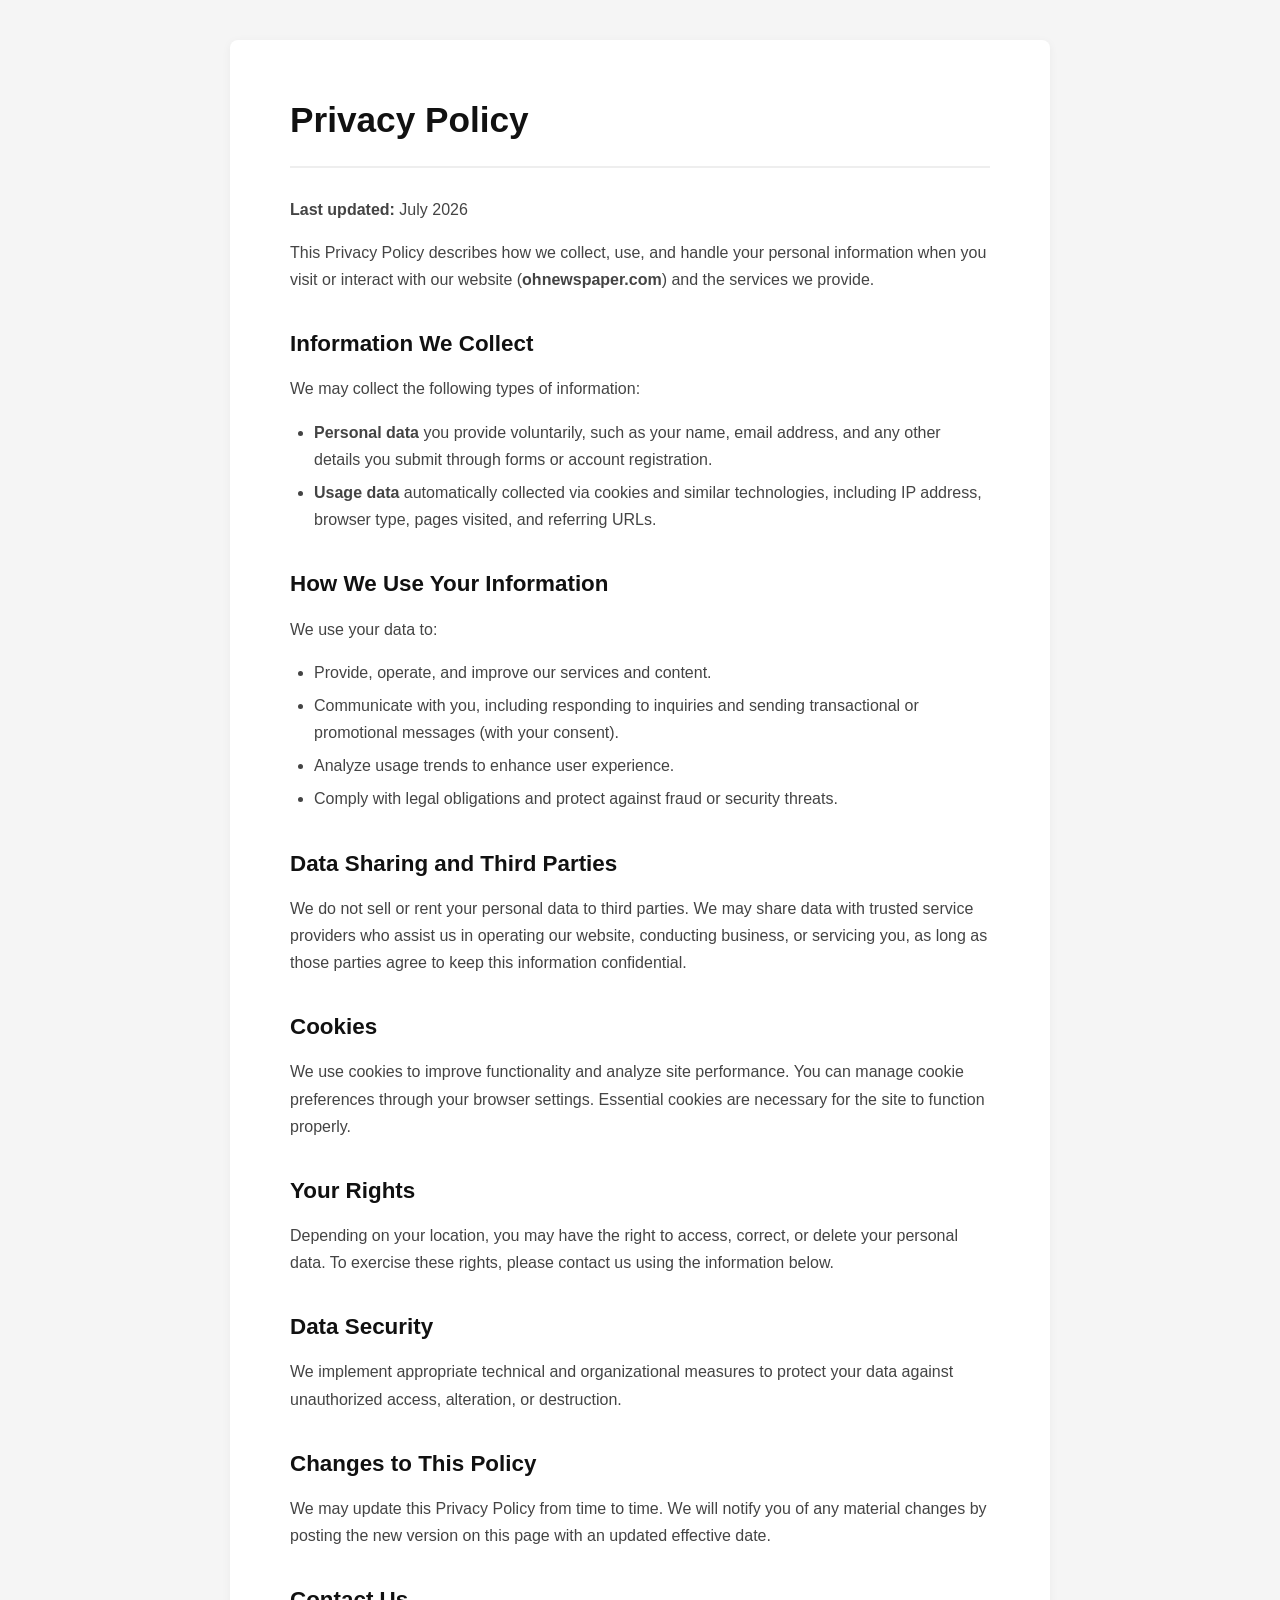
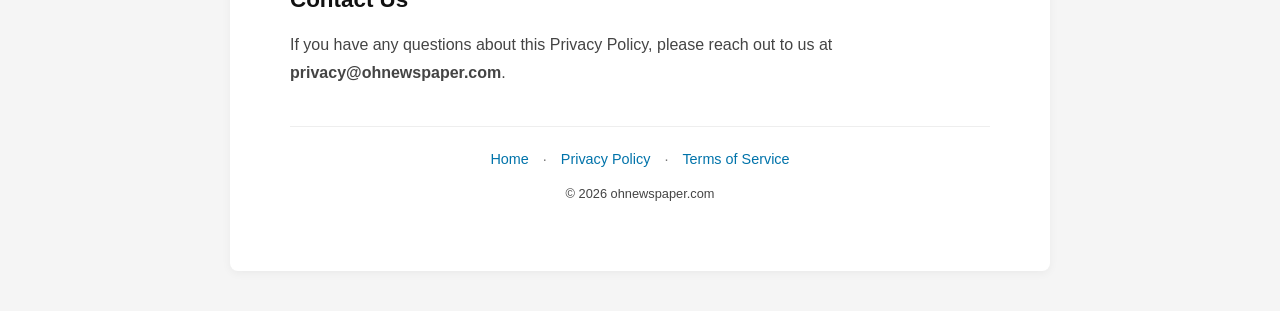
==== privacy.html @ ad8b6a37 "Create privacy.html" ====
<!DOCTYPE html>
<html lang="en">
<head>
    <meta charset="UTF-8" />
    <meta name="viewport" content="width=device-width, initial-scale=1.0" />
    <title>Privacy Policy · ohnewspaper.com</title>
    <style>
        /* Minimal, clean WordPress-like style */
        * {
            margin: 0;
            padding: 0;
            box-sizing: border-box;
        }
        body {
            font-family: -apple-system, BlinkMacSystemFont, "Segoe UI", Roboto, sans-serif;
            background: #f5f5f5;
            color: #333;
            line-height: 1.7;
            padding: 40px 20px;
        }
        .container {
            max-width: 820px;
            margin: 0 auto;
            background: #fff;
            padding: 50px 60px;
            border-radius: 8px;
            box-shadow: 0 2px 10px rgba(0,0,0,0.05);
        }
        h1 {
            font-size: 2.2rem;
            font-weight: 700;
            border-bottom: 2px solid #eee;
            padding-bottom: 16px;
            margin-bottom: 28px;
            color: #111;
        }
        h2 {
            font-size: 1.4rem;
            font-weight: 600;
            margin: 32px 0 12px 0;
            color: #111;
        }
        p, li {
            color: #444;
            margin-bottom: 16px;
        }
        ul {
            padding-left: 24px;
            margin-bottom: 20px;
        }
        ul li {
            margin-bottom: 6px;
        }
        .footer-note {
            margin-top: 40px;
            padding-top: 20px;
            border-top: 1px solid #eee;
            font-size: 0.9rem;
            color: #777;
            text-align: center;
        }
        .footer-note a {
            color: #0073aa;
            text-decoration: none;
            margin: 0 10px;
        }
        .footer-note a:hover {
            text-decoration: underline;
        }
        @media (max-width: 600px) {
            .container { padding: 30px 20px; }
            h1 { font-size: 1.8rem; }
        }
    </style>
</head>
<body>
    <div class="container">
        <h1>Privacy Policy</h1>
        <p><strong>Last updated:</strong> July 2026</p>
        <p>This Privacy Policy describes how we collect, use, and handle your personal information when you visit or interact with our website (<strong>ohnewspaper.com</strong>) and the services we provide.</p>

        <h2>Information We Collect</h2>
        <p>We may collect the following types of information:</p>
        <ul>
            <li><strong>Personal data</strong> you provide voluntarily, such as your name, email address, and any other details you submit through forms or account registration.</li>
            <li><strong>Usage data</strong> automatically collected via cookies and similar technologies, including IP address, browser type, pages visited, and referring URLs.</li>
        </ul>

        <h2>How We Use Your Information</h2>
        <p>We use your data to:</p>
        <ul>
            <li>Provide, operate, and improve our services and content.</li>
            <li>Communicate with you, including responding to inquiries and sending transactional or promotional messages (with your consent).</li>
            <li>Analyze usage trends to enhance user experience.</li>
            <li>Comply with legal obligations and protect against fraud or security threats.</li>
        </ul>

        <h2>Data Sharing and Third Parties</h2>
        <p>We do not sell or rent your personal data to third parties. We may share data with trusted service providers who assist us in operating our website, conducting business, or servicing you, as long as those parties agree to keep this information confidential.</p>

        <h2>Cookies</h2>
        <p>We use cookies to improve functionality and analyze site performance. You can manage cookie preferences through your browser settings. Essential cookies are necessary for the site to function properly.</p>

        <h2>Your Rights</h2>
        <p>Depending on your location, you may have the right to access, correct, or delete your personal data. To exercise these rights, please contact us using the information below.</p>

        <h2>Data Security</h2>
        <p>We implement appropriate technical and organizational measures to protect your data against unauthorized access, alteration, or destruction.</p>

        <h2>Changes to This Policy</h2>
        <p>We may update this Privacy Policy from time to time. We will notify you of any material changes by posting the new version on this page with an updated effective date.</p>

        <h2>Contact Us</h2>
        <p>If you have any questions about this Privacy Policy, please reach out to us at <strong>privacy@ohnewspaper.com</strong>.</p>

        <div class="footer-note">
            <a href="/">Home</a> · <a href="privacy">Privacy Policy</a> · <a href="terms">Terms of Service</a>
            <p style="margin-top:12px; font-size:0.8rem;">&copy; 2026 ohnewspaper.com</p>
        </div>
    </div>
</body>
</html>
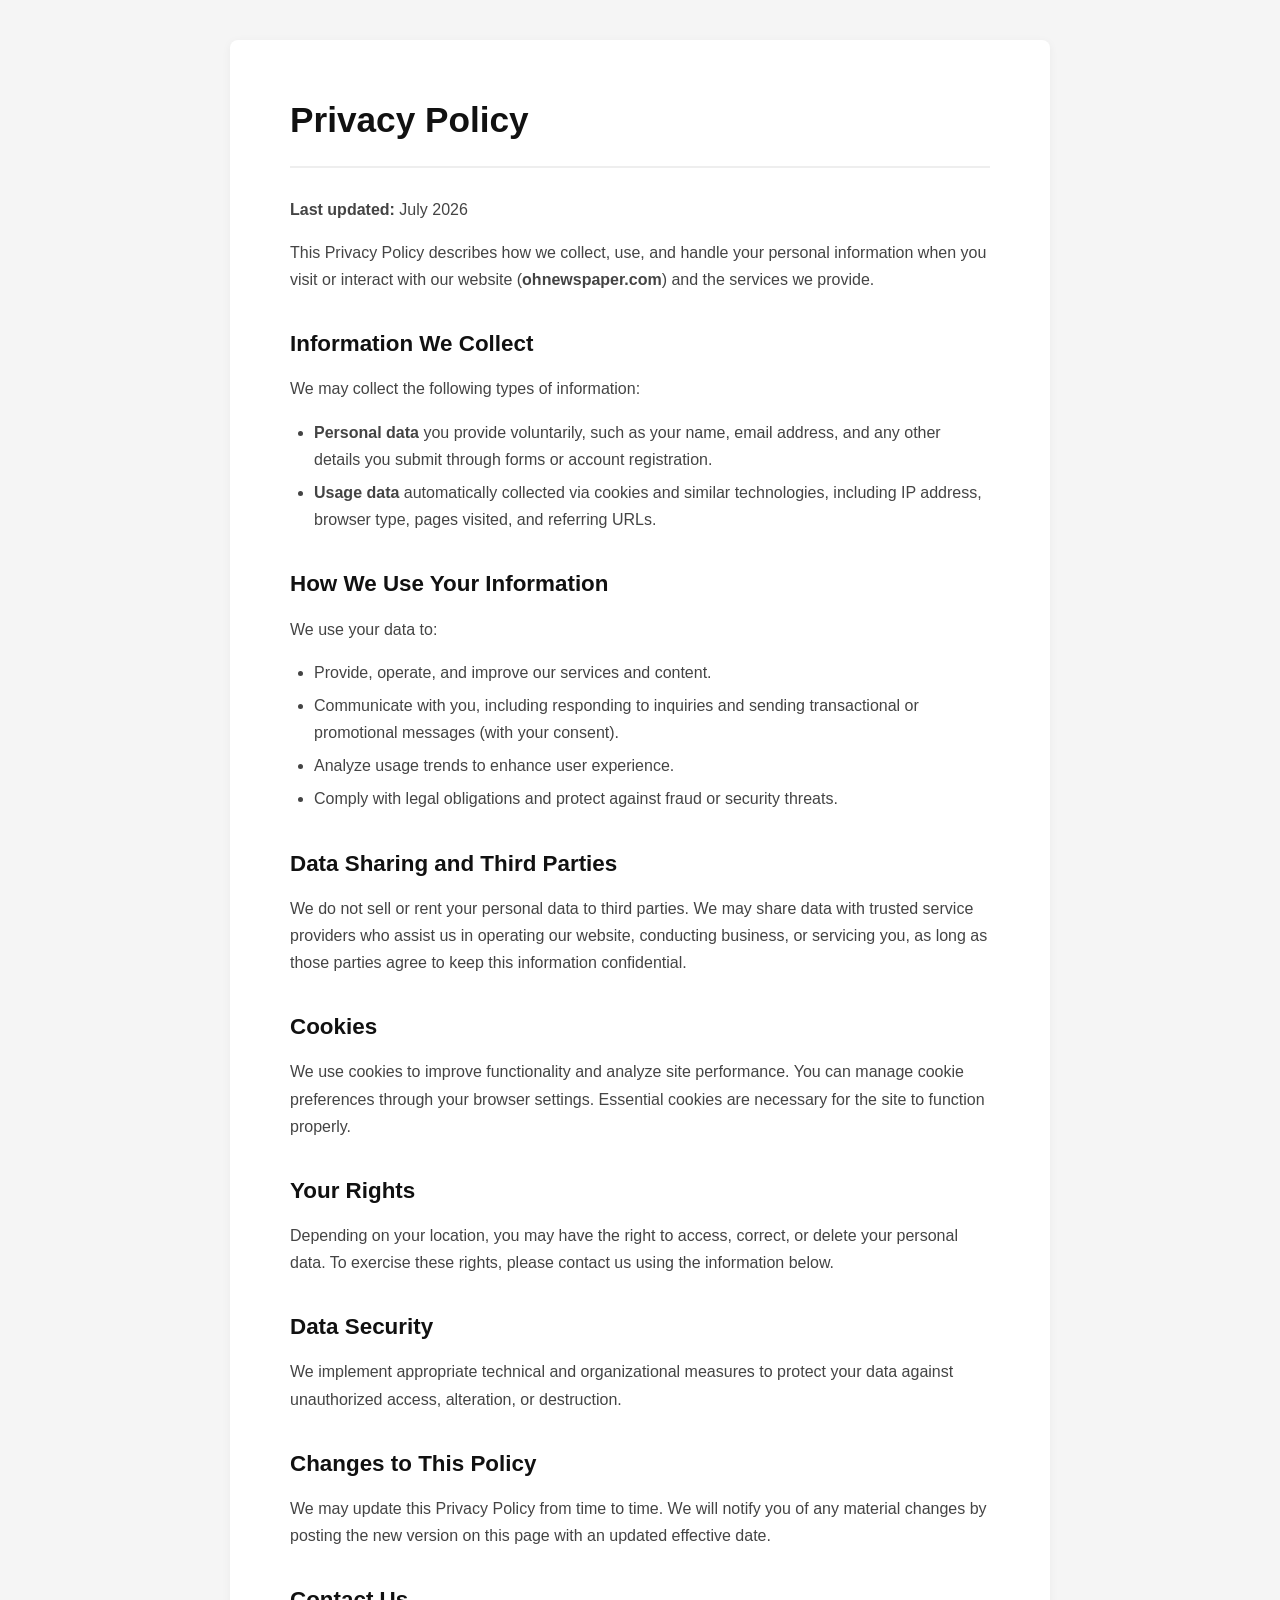
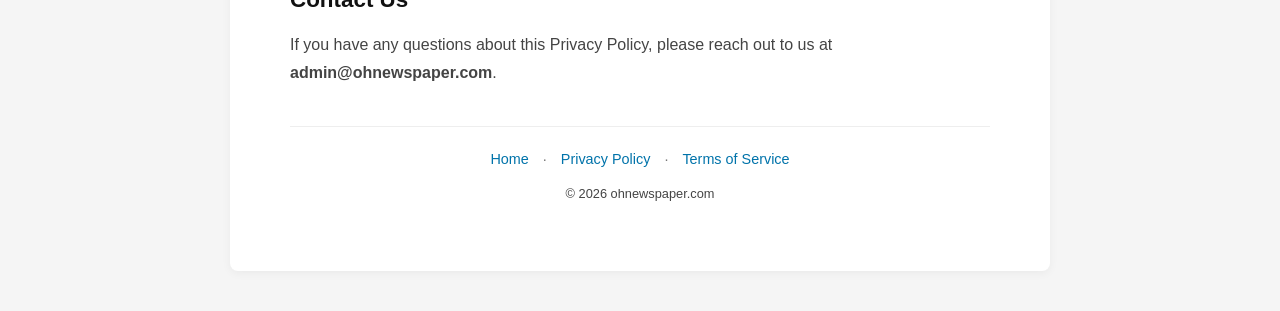
==== commit 5da53132: "Update privacy.html" ====
--- a/privacy.html
+++ b/privacy.html
@@ -111,7 +111,7 @@
         <p>We may update this Privacy Policy from time to time. We will notify you of any material changes by posting the new version on this page with an updated effective date.</p>
 
         <h2>Contact Us</h2>
-        <p>If you have any questions about this Privacy Policy, please reach out to us at <strong>privacy@ohnewspaper.com</strong>.</p>
+        <p>If you have any questions about this Privacy Policy, please reach out to us at <strong>admin@ohnewspaper.com</strong>.</p>
 
         <div class="footer-note">
             <a href="/">Home</a> · <a href="privacy">Privacy Policy</a> · <a href="terms">Terms of Service</a>
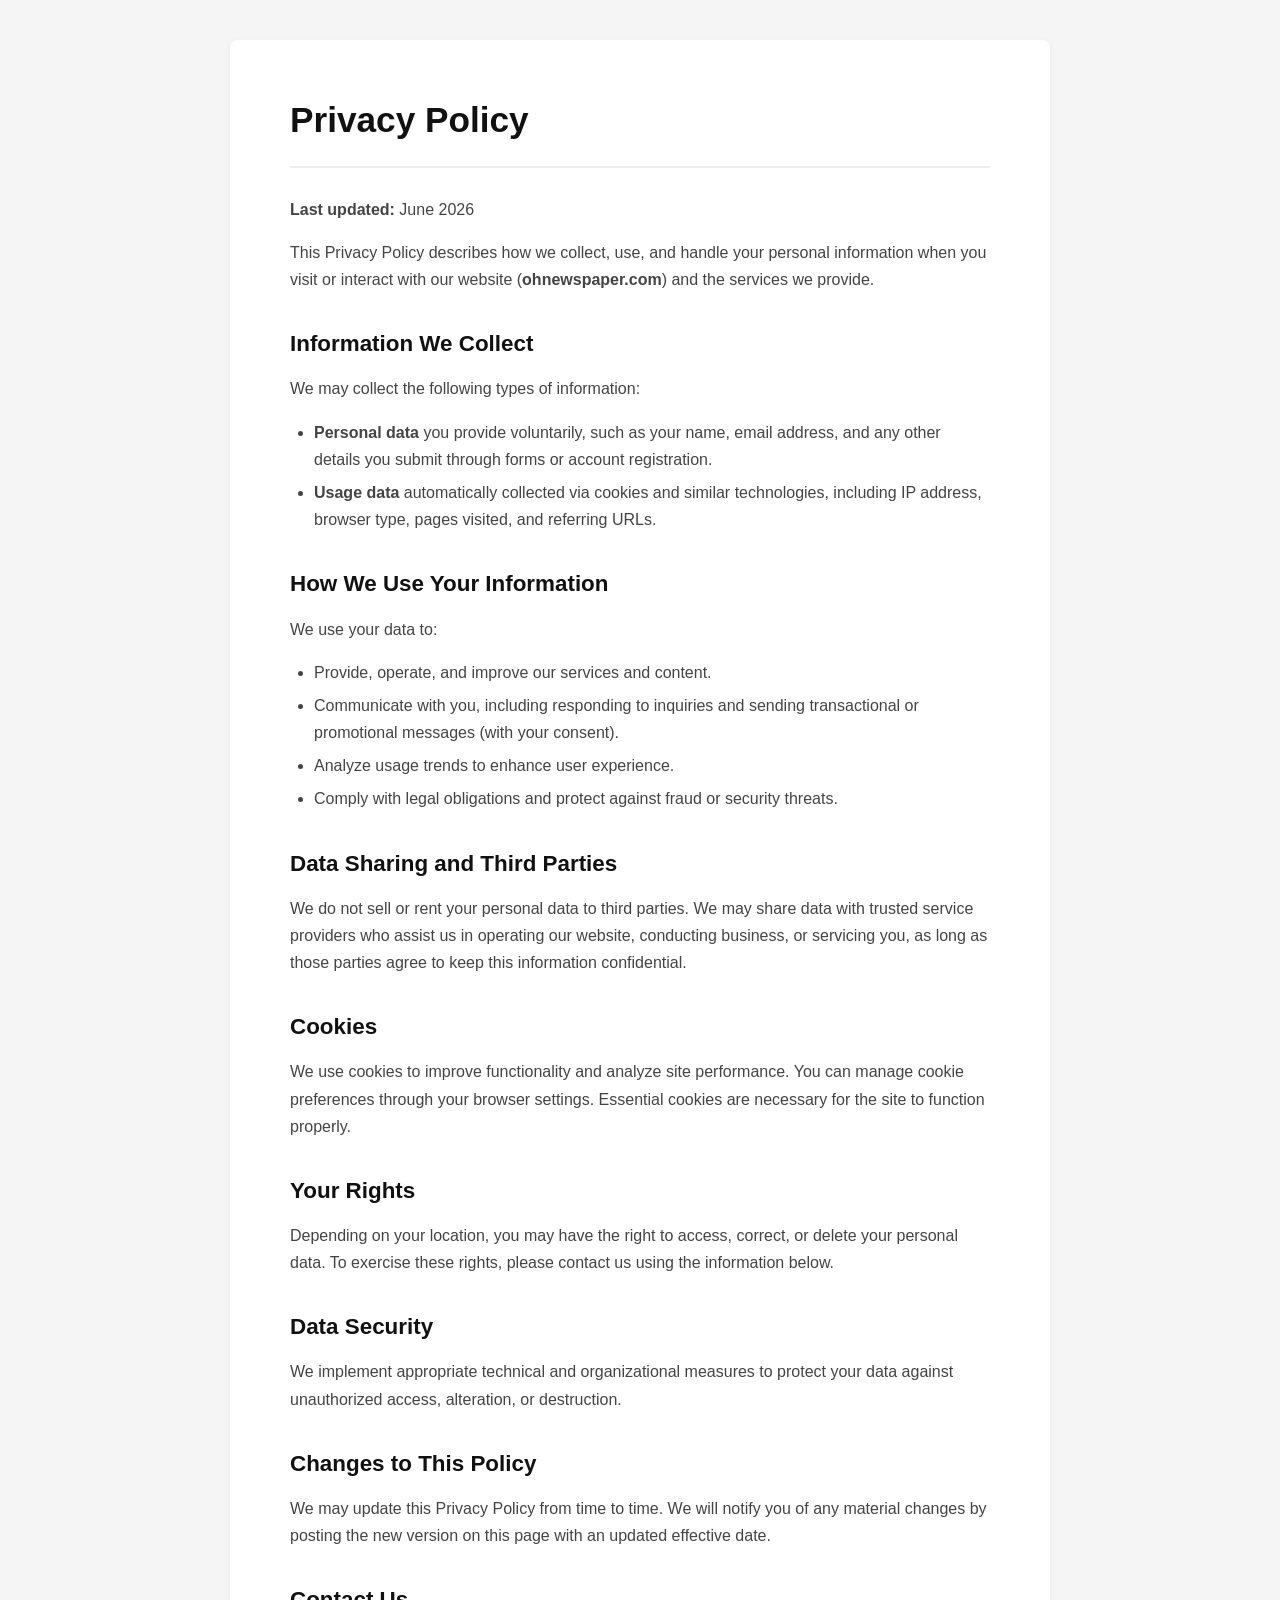
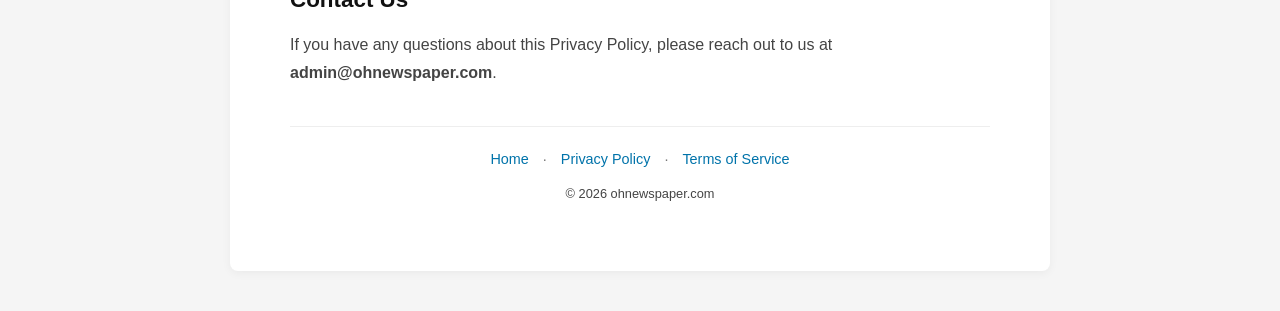
==== commit 086f359d: "Update privacy.html" ====
--- a/privacy.html
+++ b/privacy.html
@@ -76,7 +76,7 @@
 <body>
     <div class="container">
         <h1>Privacy Policy</h1>
-        <p><strong>Last updated:</strong> July 2026</p>
+        <p><strong>Last updated:</strong> June 2026</p>
         <p>This Privacy Policy describes how we collect, use, and handle your personal information when you visit or interact with our website (<strong>ohnewspaper.com</strong>) and the services we provide.</p>
 
         <h2>Information We Collect</h2>
